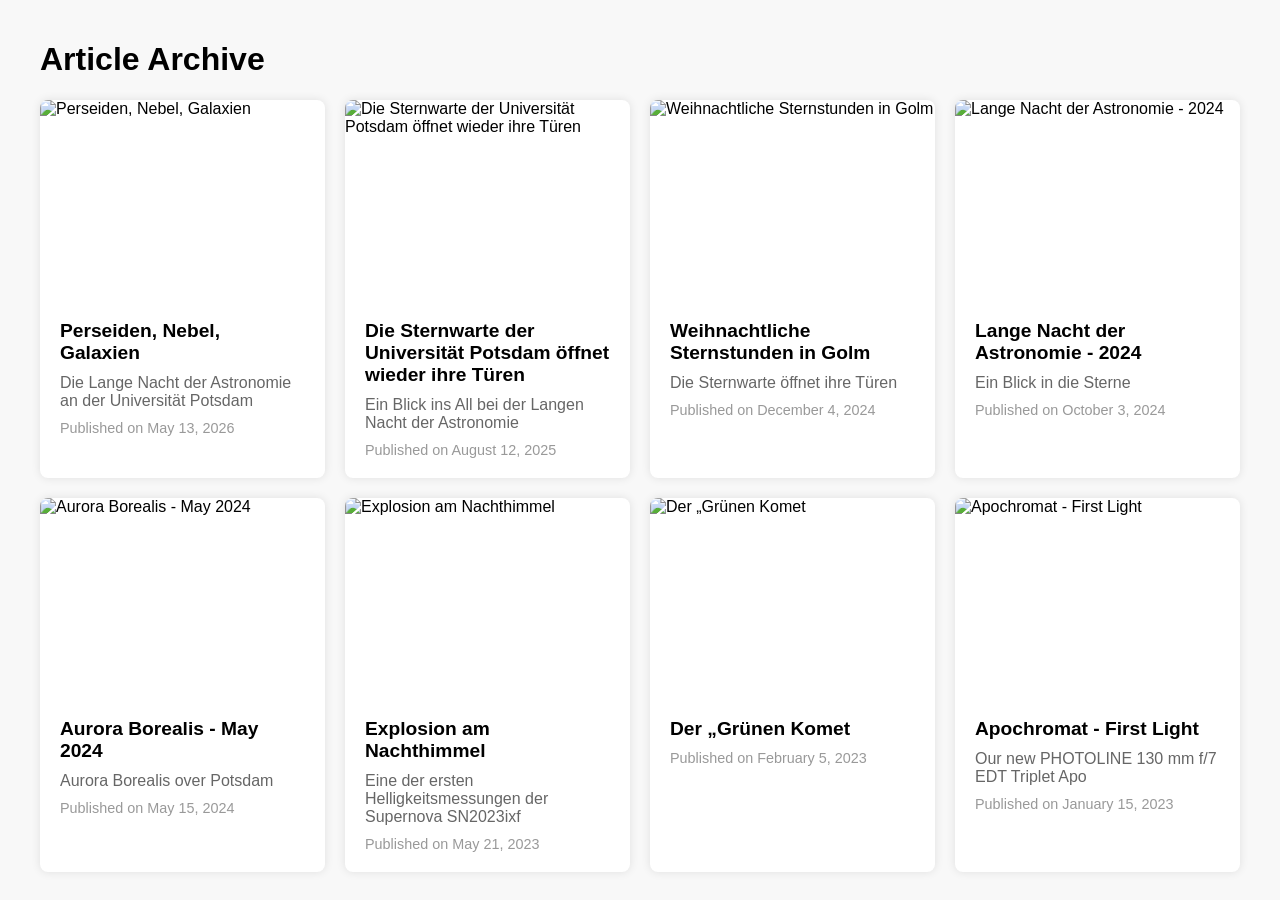
==== index.html @ d1a4c63d "Adds news articles" ====
<!DOCTYPE html>
<html lang="en">
<head>
  <meta charset="UTF-8">
  <meta name="viewport" content="width=device-width, initial-scale=1.0">

  <link href="css/article_archive.css" rel="stylesheet" type="text/css">
  <script type="text/javascript" src="js/article_archive.js"></script>

  <title>Article Archive</title>
</head>
<body>

<div class="container">
  <h1>Article Archive</h1>

  <div class="grid" id="articleGrid"></div>
</div>

</body>
</html>
---- css/article_archive.css ----
:root {
  --highlight_color: rgba(204, 229, 255, 0.8);
}

body {
  font-family: 'Arial', sans-serif;
  margin: 0;
  padding: 0;
  background-color: #f8f8f8;
}

.container {
  max-width: 1200px;
  margin: 0 auto;
  padding: 20px;
}

.grid {
  display: grid;
  grid-template-columns: repeat(auto-fill, minmax(250px, 1fr));
  gap: 20px;
}

.article {
  background-color: #fff;
  box-shadow: 0 0 10px rgba(0, 0, 0, 0.1);
  border-radius: 8px;
  overflow: hidden;
}

.thumbnail {
  height: 200px;
  overflow: hidden;
}

.thumbnail img {
  width: 100%;
  height: 100%;
  object-fit: cover;
}

.content {
  padding: 20px;
}

.title {
  font-size: 1.2rem;
  font-weight: bold;
  margin-bottom: 10px;
  color: rgba(0,0,0);
}

.subtitle {
  font-size: 1rem;
  color: #666;
  margin-bottom: 10px;
}

.date {
  font-size: 0.9rem;
  color: #999;
}

/*  HOVER PROPERTIES */
.article:hover img {
  opacity: 0.8;
}

.article:hover {
  color: var(--highlight_color);
  box-shadow: 0 0 1px 2px var(--highlight_color);
}
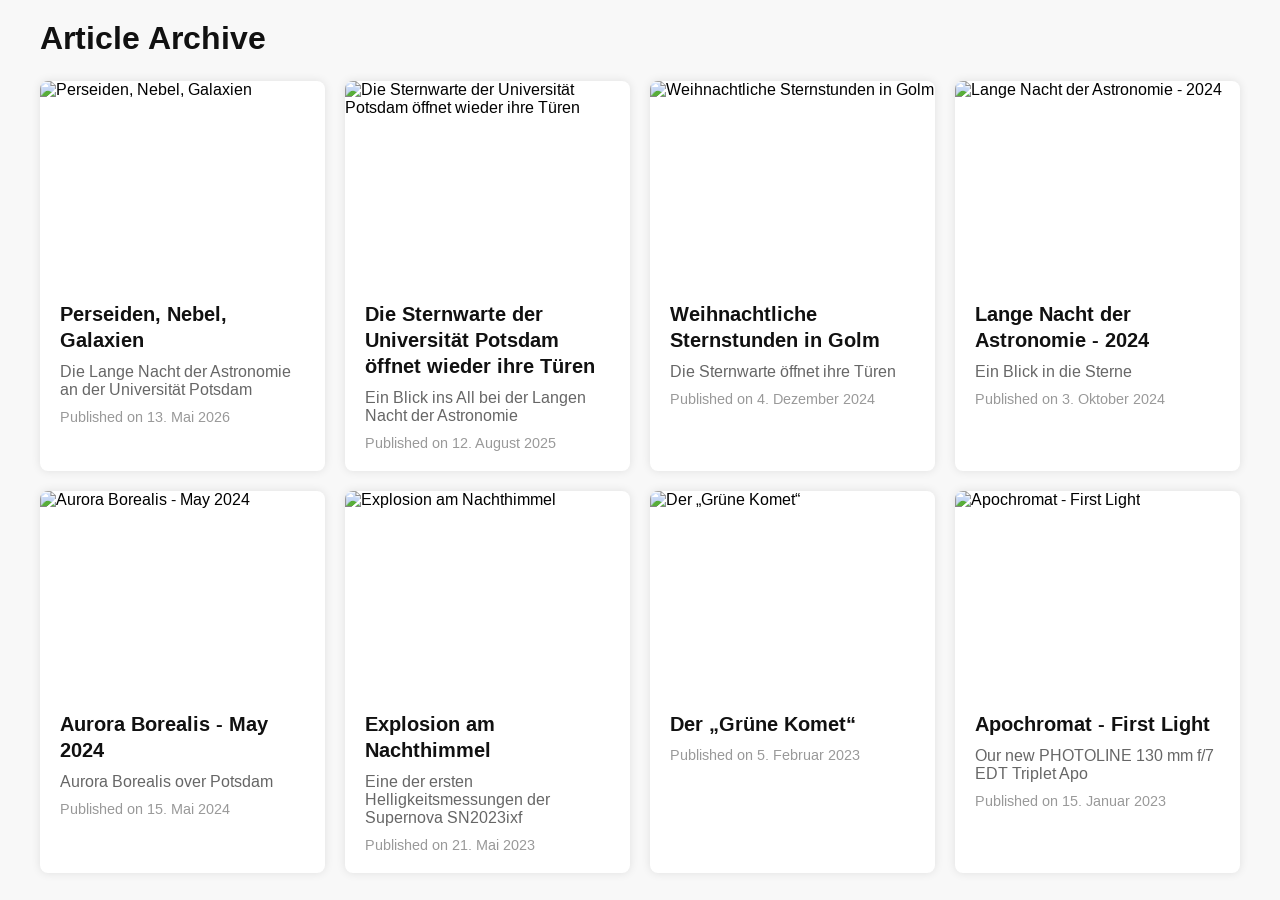
==== commit a239ff8a: "Improves loding times" ====
--- a/index.html
+++ b/index.html
@@ -4,8 +4,8 @@
   <meta charset="UTF-8">
   <meta name="viewport" content="width=device-width, initial-scale=1.0">
 
+  <link rel="icon" href="favicon.ico">
   <link href="css/article_archive.css" rel="stylesheet" type="text/css">
-  <script type="text/javascript" src="js/article_archive.js"></script>
 
   <title>Article Archive</title>
 </head>
@@ -17,5 +17,6 @@
   <div class="grid" id="articleGrid"></div>
 </div>
 
+<script type="text/javascript" src="js/article_archive.js" defer></script>
 </body>
 </html>
--- a/css/article_archive.css
+++ b/css/article_archive.css
@@ -1,9 +1,26 @@
+/* Arimo — metric-compatible with Arial (OFL, see fonts/OFL.txt) */
+@font-face {
+  font-display: swap;
+  font-family: 'Arimo';
+  font-style: normal;
+  font-weight: 400;
+  src: url('../fonts/arimo-latin-400.woff2') format('woff2');
+}
+
+@font-face {
+  font-display: swap;
+  font-family: 'Arimo';
+  font-style: normal;
+  font-weight: 700;
+  src: url('../fonts/arimo-latin-700.woff2') format('woff2');
+}
+
 :root {
   --highlight_color: rgba(204, 229, 255, 0.8);
 }
 
 body {
-  font-family: 'Arial', sans-serif;
+  font-family: 'Arimo', Arial, Helvetica, sans-serif;
   margin: 0;
   padding: 0;
   background-color: #f8f8f8;
@@ -15,6 +32,13 @@
   padding: 20px;
 }
 
+.container h1 {
+  font-size: 2rem;
+  font-weight: 700;
+  margin: 0 0 1.5rem;
+  color: #111;
+}
+
 .grid {
   display: grid;
   grid-template-columns: repeat(auto-fill, minmax(250px, 1fr));
@@ -22,10 +46,20 @@
 }
 
 .article {
+  display: block;
+  text-decoration: none;
+  color: inherit;
   background-color: #fff;
   box-shadow: 0 0 10px rgba(0, 0, 0, 0.1);
   border-radius: 8px;
   overflow: hidden;
+}
+
+.archive-error {
+  grid-column: 1 / -1;
+  color: #666;
+  text-align: center;
+  padding: 2rem;
 }
 
 .thumbnail {
@@ -44,14 +78,16 @@
 }
 
 .title {
-  font-size: 1.2rem;
-  font-weight: bold;
+  font-size: 1.25rem;
+  font-weight: 700;
+  line-height: 1.3;
   margin-bottom: 10px;
-  color: rgba(0,0,0);
+  color: #111;
 }
 
 .subtitle {
   font-size: 1rem;
+  font-weight: 400;
   color: #666;
   margin-bottom: 10px;
 }
@@ -61,12 +97,18 @@
   color: #999;
 }
 
-/*  HOVER PROPERTIES */
+/*  HOVER & FOCUS */
 .article:hover img {
   opacity: 0.8;
 }
 
-.article:hover {
-  color: var(--highlight_color);
+.article:hover,
+.article:focus-visible {
   box-shadow: 0 0 1px 2px var(--highlight_color);
+  outline: none;
 }
+
+.article:focus-visible {
+  outline: 2px solid var(--highlight_color);
+  outline-offset: 2px;
+}
